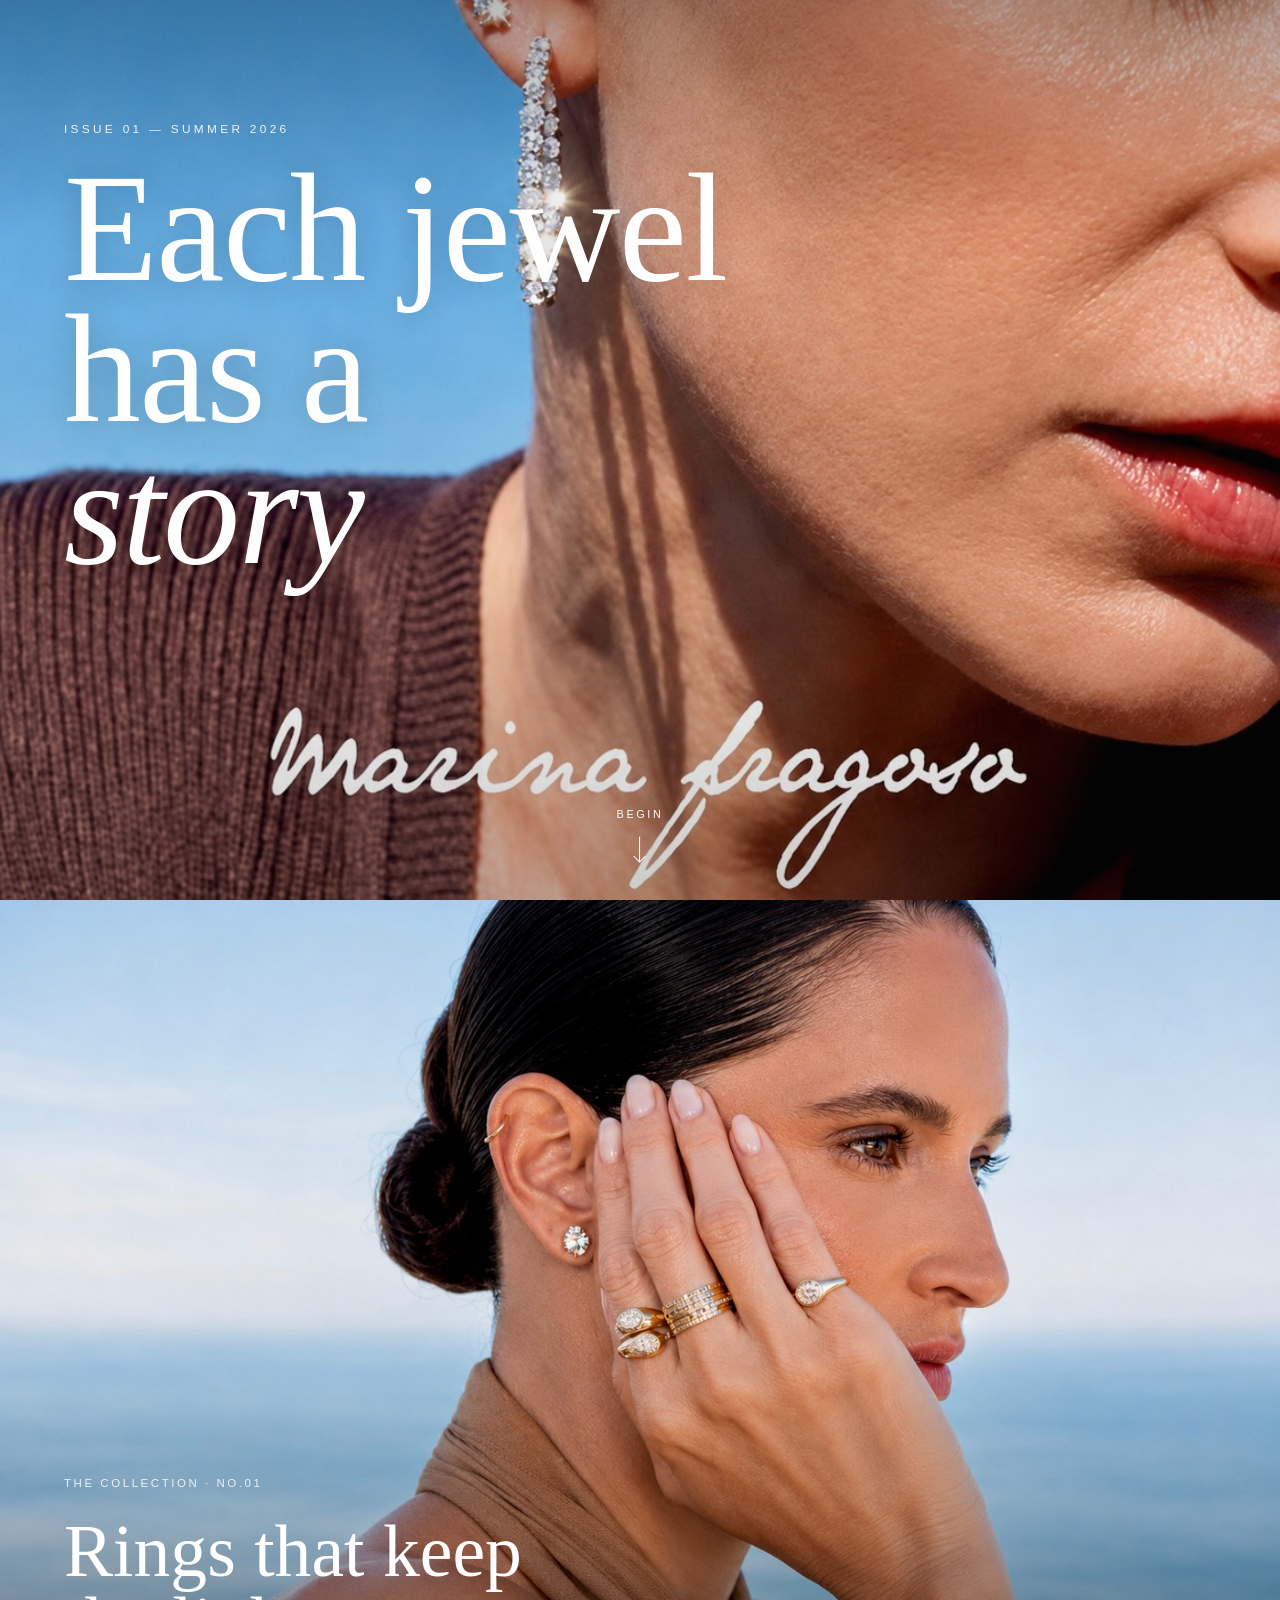
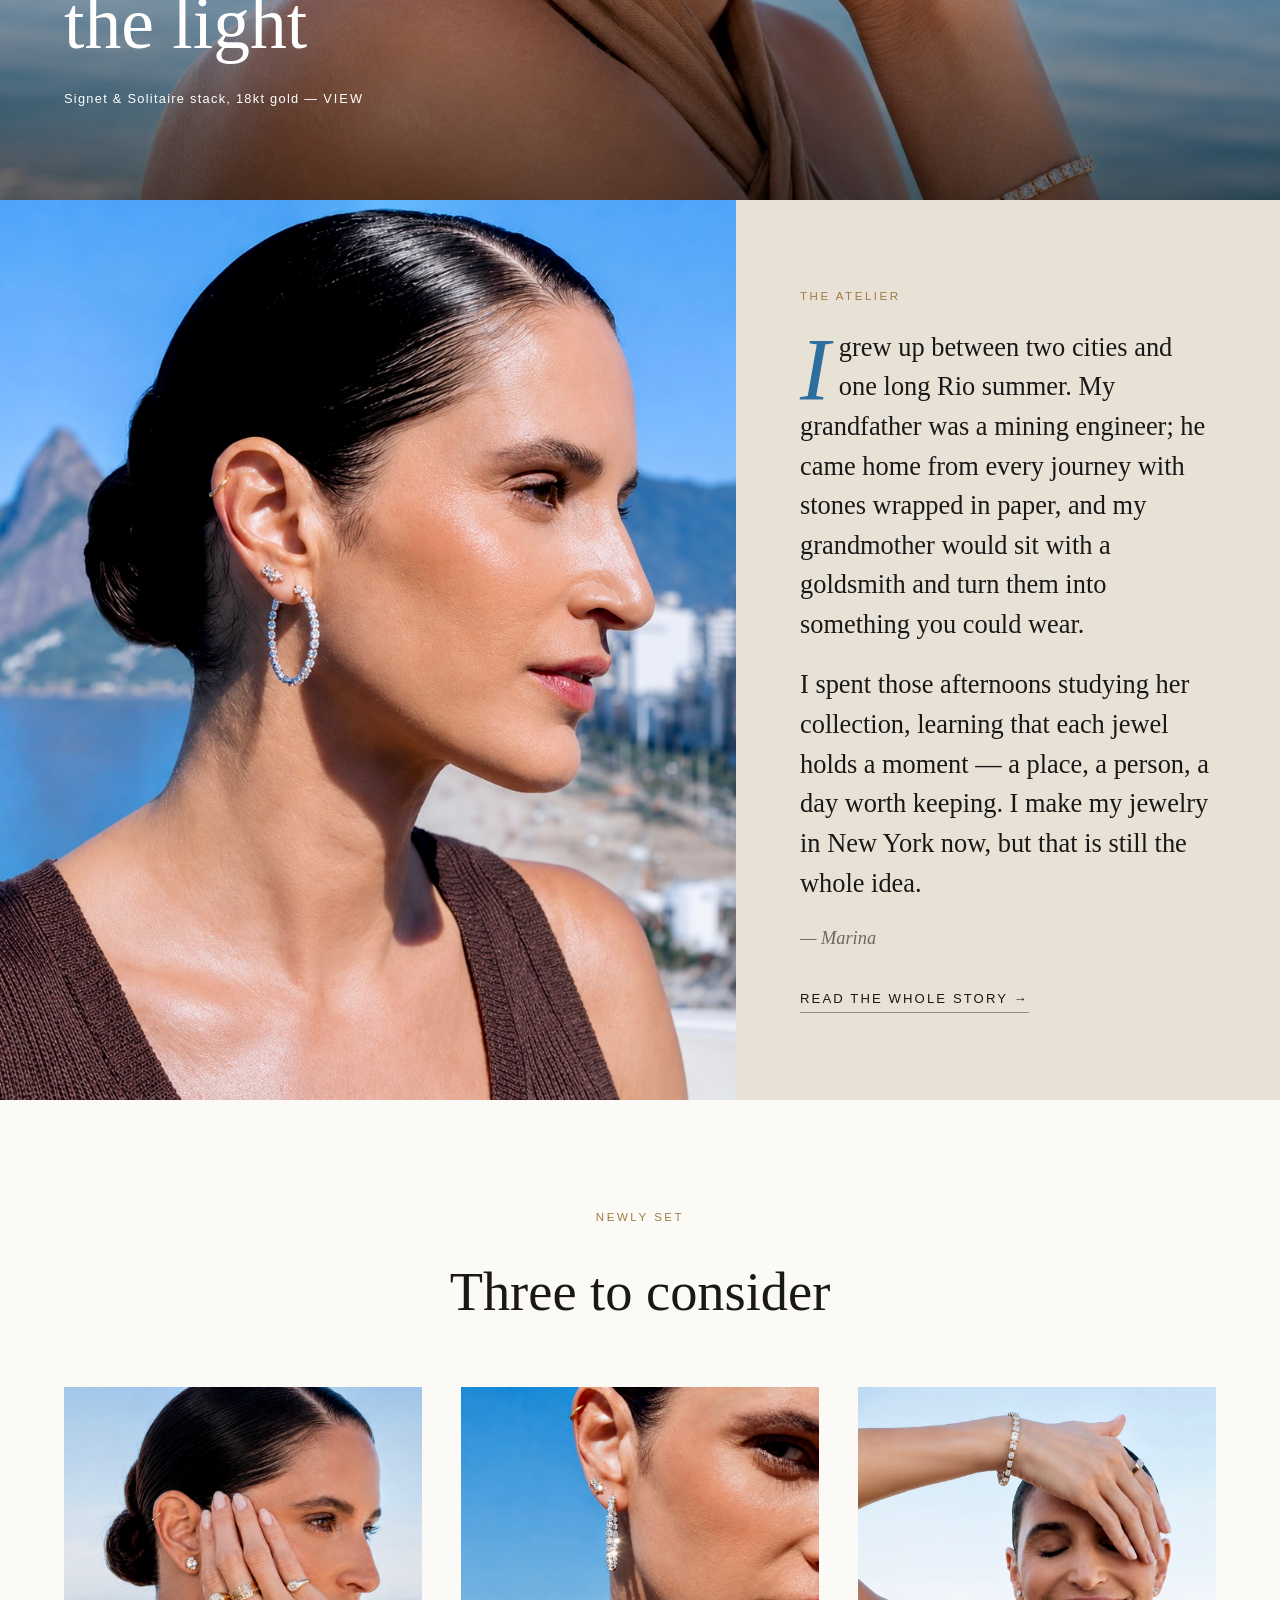
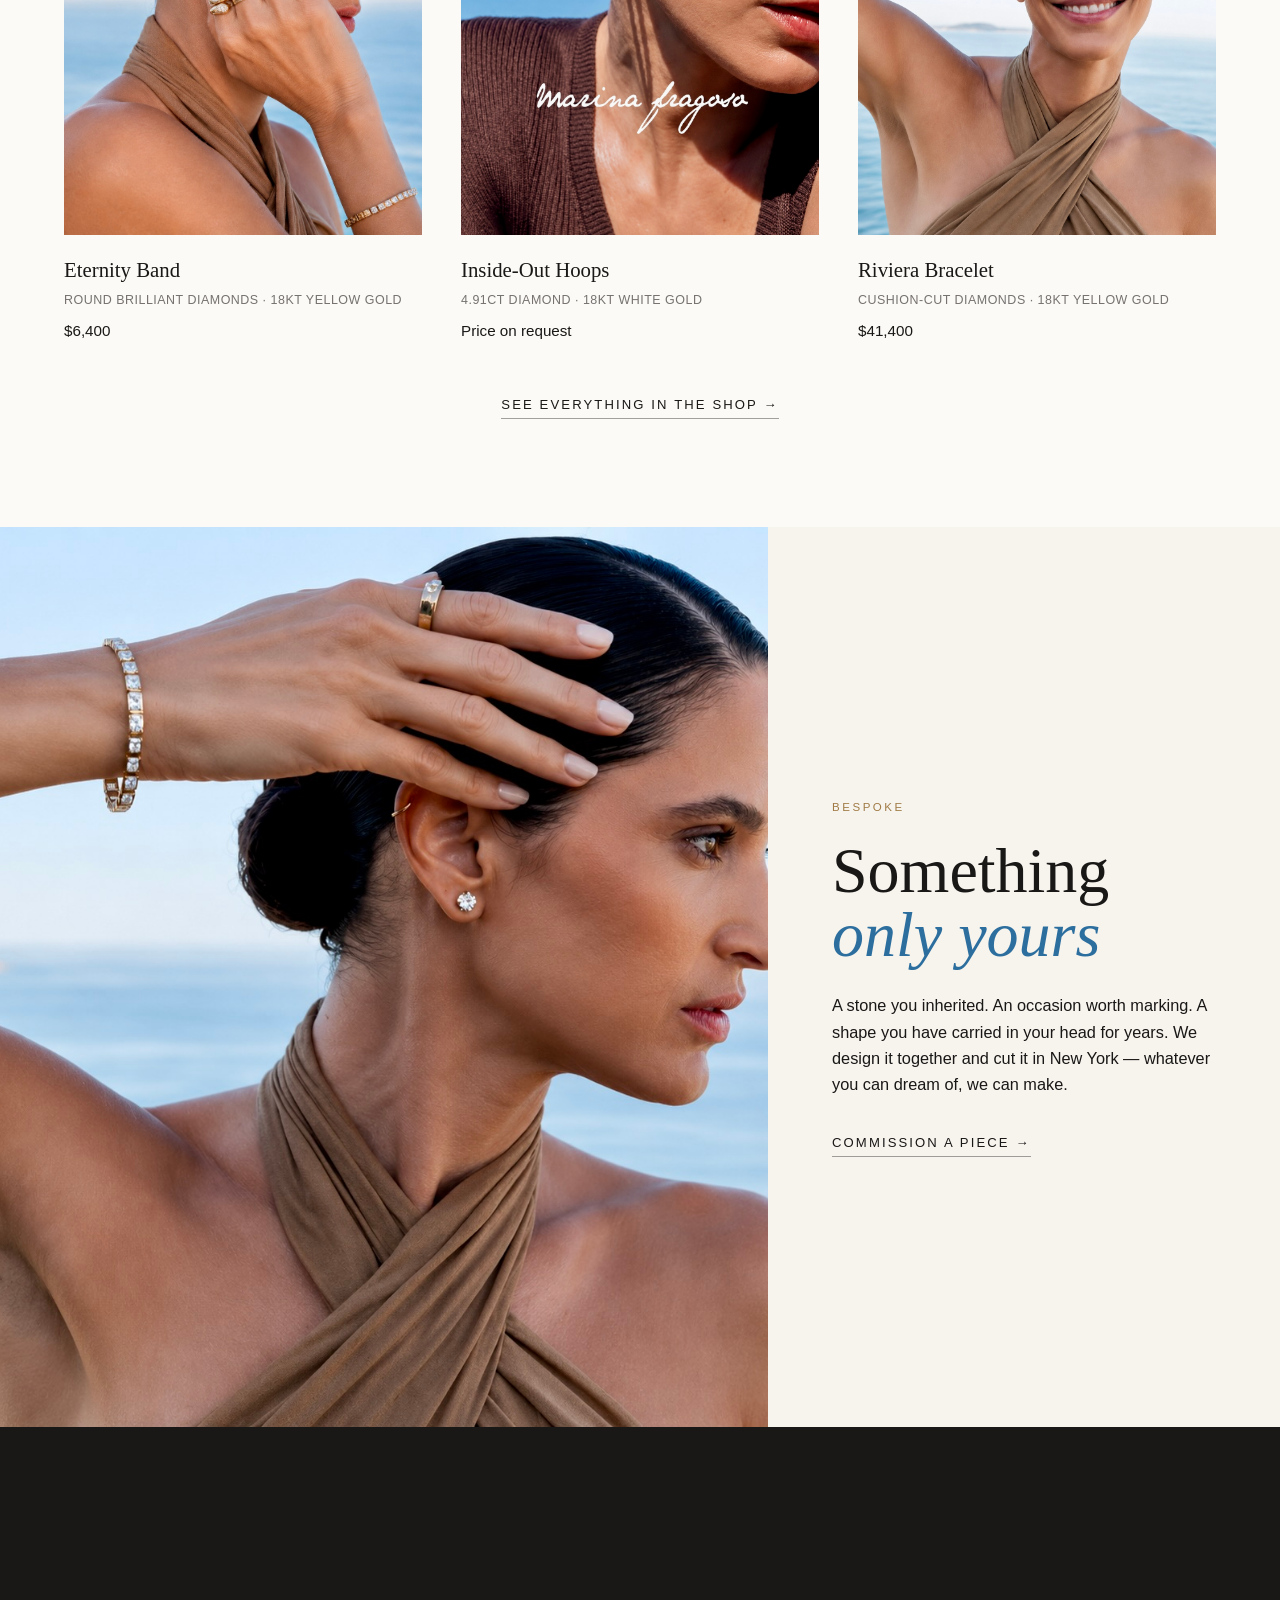
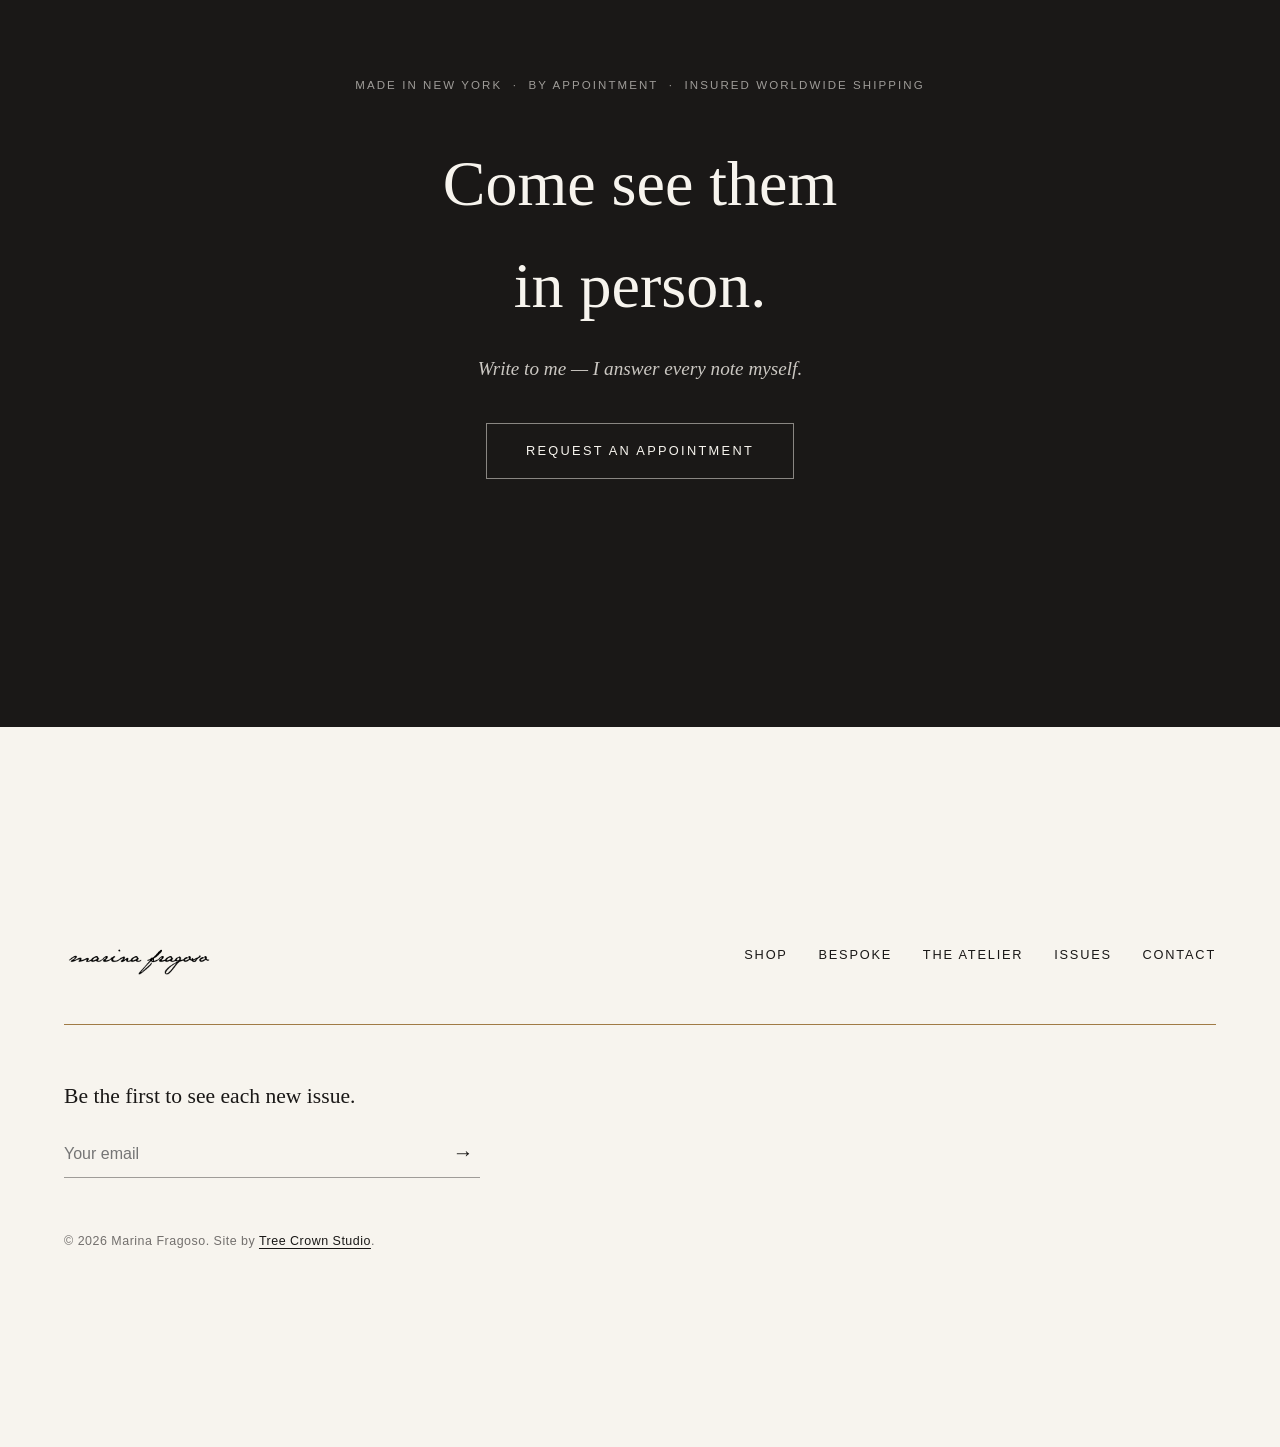
==== index.html @ b32f75f3 "Marina Fragoso homepage concept — magazine treatment Static, dependency-free homepage concept (7 mag" ====
<!DOCTYPE html>
<html lang="en">
<head>
  <meta charset="UTF-8" />
  <meta name="viewport" content="width=device-width, initial-scale=1.0" />
  <title>Marina Fragoso — Fine Jewelry, New York</title>
  <meta name="description" content="Fine jewelry made in New York City, born of Rio summers and a family of gem cutters. Each jewel has a story. Bespoke commissions by appointment." />
  <link rel="preconnect" href="#" />
  <link rel="stylesheet" href="styles.css" />
</head>
<body>
  <!-- Grain overlay: faint paper tooth, non-interactive -->
  <div class="grain" aria-hidden="true"></div>

  <!-- Sticky header — hidden until the cover is scrolled past -->
  <header class="site-header" id="siteHeader">
    <a class="site-header__logo" href="#cover" aria-label="Marina Fragoso — home">
      <img src="assets/logo.png" alt="Marina Fragoso" width="180" height="80" />
    </a>
    <nav class="site-header__nav" aria-label="Primary">
      <a href="#">Shop</a>
      <a href="#">Bespoke</a>
      <a href="#">The Atelier</a>
      <a href="#">Issues</a>
      <button class="cart-btn" type="button" aria-label="Cart, 0 items">
        <span aria-hidden="true">Bag</span><sup>0</sup>
      </button>
    </nav>
  </header>

  <!-- Folio marker — updates per spread -->
  <div class="folio" aria-hidden="true">
    <span id="folioNum">1</span><span class="folio__sep">/</span><span>7</span>
  </div>

  <main>

    <!-- 1 — COVER ---------------------------------------------------->
    <section class="spread cover" id="cover" data-section="cover" data-folio="1">
      <img class="spread__bg" src="assets/cover.jpg"
           alt="A woman in profile against Rio's bright sky, wearing a pavé diamond hoop and the Marina Fragoso signature." />
      <div class="cover__inner">
        <p class="issue-line">Issue 01 — Summer 2026</p>
        <h1 class="cover__headline">
          <span>Each jewel</span>
          <span>has a</span>
          <span class="cover__headline-accent">story</span>
        </h1>
      </div>
      <a class="scroll-cue" href="#feature-collection" aria-label="Begin">
        <span>Begin</span>
        <svg viewBox="0 0 24 40" width="18" height="30" aria-hidden="true">
          <path d="M12 2v34M4 28l8 8 8-8" fill="none" stroke="currentColor" stroke-width="1.4"/>
        </svg>
      </a>
    </section>

    <!-- 2 — FLAGSHIP COLLECTION ------------------------------------->
    <section class="spread feature" id="feature-collection" data-section="feature-collection" data-folio="2">
      <img class="spread__bg" src="assets/collection.jpg" loading="lazy"
           alt="A hand rests against the face, stacked with gold and diamond rings, the sea behind." />
      <div class="feature__caption reveal">
        <p class="kicker">The Collection · No.01</p>
        <h2 class="feature__title">Rings that keep<br />the light</h2>
        <a class="product-marker" href="#">
          Signet &amp; Solitaire stack, 18kt gold — <span class="product-marker__cta">View</span>
        </a>
      </div>
    </section>

    <!-- 3 — THE STORY (narrative spread) --------------------------->
    <section class="spread narrative" id="story" data-section="narrative" data-folio="3">
      <div class="narrative__media">
        <img src="assets/story-rio.jpg" loading="lazy"
             alt="Marina in profile with Ipanema beach and the Dois Irmãos mountains of Rio de Janeiro behind her." />
      </div>
      <div class="narrative__text reveal">
        <p class="kicker">The Atelier</p>
        <p class="narrative__body drop-cap">
          I grew up between two cities and one long Rio summer. My grandfather was a
          mining engineer; he came home from every journey with stones wrapped in
          paper, and my grandmother would sit with a goldsmith and turn them into
          something you could wear.
        </p>
        <p class="narrative__body">
          I spent those afternoons studying her collection, learning that each jewel
          holds a moment — a place, a person, a day worth keeping. I make my jewelry
          in New York now, but that is still the whole idea.
        </p>
        <p class="narrative__sig">— Marina</p>
        <a class="text-link" href="#">Read the whole story <em>→</em></a>
      </div>
    </section>

    <!-- 4 — PRODUCT PLATE ------------------------------------------->
    <section class="spread plate" id="plate" data-section="product-plate" data-folio="4">
      <div class="plate__head reveal">
        <p class="kicker">Newly Set</p>
        <h2 class="plate__title">Three to consider</h2>
      </div>
      <ol class="plate__grid">
        <li class="piece reveal">
          <a href="#" class="piece__media">
            <img src="assets/collection.jpg" loading="lazy" style="object-position: 62% 42%"
                 alt="Pavé diamond band on the hand." />
          </a>
          <div class="piece__info">
            <h3 class="piece__name">Eternity Band</h3>
            <p class="piece__spec">Round brilliant diamonds · 18kt yellow gold</p>
            <p class="piece__price">$6,400</p>
          </div>
        </li>
        <li class="piece reveal">
          <a href="#" class="piece__media">
            <img src="assets/cover.jpg" loading="lazy" style="object-position: 44% 48%"
                 alt="Pavé diamond hoop worn at the ear." />
          </a>
          <div class="piece__info">
            <h3 class="piece__name">Inside-Out Hoops</h3>
            <p class="piece__spec">4.91ct diamond · 18kt white gold</p>
            <p class="piece__price">Price on request</p>
          </div>
        </li>
        <li class="piece reveal">
          <a href="#" class="piece__media">
            <img src="assets/appointment.jpg" loading="lazy" style="object-position: 30% 22%"
                 alt="Cushion-cut tennis bracelet at the wrist." />
          </a>
          <div class="piece__info">
            <h3 class="piece__name">Riviera Bracelet</h3>
            <p class="piece__spec">Cushion-cut diamonds · 18kt yellow gold</p>
            <p class="piece__price">$41,400</p>
          </div>
        </li>
      </ol>
      <a class="text-link plate__all" href="#">See everything in the shop <em>→</em></a>
    </section>

    <!-- 5 — BESPOKE TEASER ------------------------------------------>
    <section class="spread bespoke" id="bespoke" data-section="bespoke" data-folio="5">
      <div class="bespoke__media">
        <img src="assets/bespoke.jpg" loading="lazy"
             alt="A raised arm wearing a diamond tennis bracelet, gaze cast over the shoulder toward the sea." />
      </div>
      <div class="bespoke__text reveal">
        <p class="kicker">Bespoke</p>
        <h2 class="bespoke__title">Something<br /><em>only yours</em></h2>
        <p class="bespoke__body">
          A stone you inherited. An occasion worth marking. A shape you have carried
          in your head for years. We design it together and cut it in New York —
          whatever you can dream of, we can make.
        </p>
        <a class="text-link" href="#">Commission a piece <em>→</em></a>
      </div>
    </section>

    <!-- 6 — TRUST + APPOINTMENT ------------------------------------->
    <section class="spread appointment" id="appointment" data-section="appointment" data-folio="6">
      <div class="appointment__inner reveal">
        <p class="appointment__marks">Made in New York&nbsp;&nbsp;·&nbsp;&nbsp;By appointment&nbsp;&nbsp;·&nbsp;&nbsp;Insured worldwide shipping</p>
        <h2 class="appointment__title">Come see them in person.</h2>
        <p class="appointment__note">Write to me — I answer every note myself.</p>
        <a class="btn" href="#">Request an appointment</a>
      </div>
    </section>

    <!-- 7 — BACK PAGE / FOOTER ------------------------------------->
    <footer class="spread back-page" id="footer" data-section="footer" data-folio="7">
      <div class="back-page__top">
        <img class="back-page__logo" src="assets/logo.png" alt="Marina Fragoso" width="150" height="66" />
        <nav class="back-page__nav" aria-label="Footer">
          <a href="#">Shop</a>
          <a href="#">Bespoke</a>
          <a href="#">The Atelier</a>
          <a href="#">Issues</a>
          <a href="#">Contact</a>
        </nav>
      </div>
      <form class="signup" onsubmit="return false">
        <label for="email">Be the first to see each new issue.</label>
        <div class="signup__row">
          <input id="email" type="email" placeholder="Your email" autocomplete="email" />
          <button type="submit" aria-label="Subscribe">→</button>
        </div>
      </form>
      <p class="colophon">
        © <span id="year">2026</span> Marina Fragoso. Site by
        <a href="https://tcstudio.io" target="_blank" rel="noopener">Tree Crown Studio</a>.
      </p>
    </footer>

  </main>

  <script src="main.js"></script>
</body>
</html>
---- styles.css ----
/* =========================================================================
   Marina Fragoso — Homepage concept
   Magazine treatment: matte paper ground, glossy full-bleed photography,
   Rio-sky accent. Palette sampled from the campaign photography.
   ========================================================================= */

:root {
  --paper:  #F7F4EE;   /* warm paper-white, not cream */
  --paper-2:#FCFAF6;   /* lifted paper for plates */
  --ink:    #1A1817;   /* true near-black */
  --ink-60: rgba(26,24,23,.60);
  --ink-40: rgba(26,24,23,.40);
  --sky:    #2C6E9E;   /* Rio sky, dialed for AA contrast on paper */
  --sky-bright:#4C9AD1;/* the vivid sky for image-side moments */
  --sand:   #E7E1D6;   /* sea-haze neutral for section alternation */
  --bronze: #A07B45;   /* warm gold-bronze — hairlines & small caps only */

  --measure: 34em;
  --gutter: clamp(1.25rem, 5vw, 5rem);

  --display: Didot, "Bodoni 72", "Bodoni MT", "Didot LT STD", "Playfair Display", Georgia, serif;
  --body: -apple-system, BlinkMacSystemFont, "Segoe UI", "Helvetica Neue", Arial, sans-serif;

  --ease: cubic-bezier(0.22, 1, 0.36, 1);
  --dur: 820ms;
}

*, *::before, *::after { box-sizing: border-box; }

html { scroll-behavior: smooth; }

body {
  margin: 0;
  background: var(--paper);
  color: var(--ink);
  font-family: var(--body);
  font-size: 16px;
  line-height: 1.6;
  -webkit-font-smoothing: antialiased;
  text-rendering: optimizeLegibility;
}

img { display: block; max-width: 100%; }
a { color: inherit; }

/* ---- Scroll snap: one spread at a time, but never trap the user ------- */
main {
  scroll-snap-type: y proximity;
}
.spread {
  scroll-snap-align: start;
  scroll-snap-stop: normal;
  position: relative;
  min-height: 100svh;
  display: flex;
}

/* ---- Grain overlay ---------------------------------------------------- */
.grain {
  position: fixed;
  inset: 0;
  z-index: 9;
  pointer-events: none;
  opacity: .03;
  background-image: url("data:image/svg+xml,%3Csvg xmlns='http://www.w3.org/2000/svg' width='120' height='120'%3E%3Cfilter id='n'%3E%3CfeTurbulence type='fractalNoise' baseFrequency='0.9' numOctaves='2' stitchTiles='stitch'/%3E%3C/filter%3E%3Crect width='100%25' height='100%25' filter='url(%23n)'/%3E%3C/svg%3E");
}

/* ---- Shared type ------------------------------------------------------ */
.kicker {
  font-family: var(--body);
  font-size: .72rem;
  letter-spacing: .22em;
  text-transform: uppercase;
  color: var(--bronze);
  margin: 0 0 1.4rem;
}
.issue-line {
  font-size: .74rem;
  letter-spacing: .28em;
  text-transform: uppercase;
}
.text-link {
  display: inline-block;
  font-size: .82rem;
  letter-spacing: .16em;
  text-transform: uppercase;
  text-decoration: none;
  border-bottom: 1px solid var(--ink-40);
  padding-bottom: 3px;
  transition: border-color var(--dur) var(--ease), color var(--dur) var(--ease);
}
.text-link em { font-style: normal; }
.text-link:hover { color: var(--sky); border-color: var(--sky); }

/* =========================================================================
   Sticky header
   ========================================================================= */
.site-header {
  position: fixed;
  top: 0; left: 0; right: 0;
  z-index: 20;
  display: flex;
  align-items: center;
  justify-content: space-between;
  padding: .9rem var(--gutter);
  background: rgba(247,244,238,0);
  transition: background var(--dur) var(--ease), transform 560ms var(--ease), opacity 560ms var(--ease);
  transform: translateY(-100%);
  opacity: 0;
  pointer-events: none;
}
.site-header.is-visible {
  transform: translateY(0);
  opacity: 1;
  pointer-events: auto;
  background: rgba(247,244,238,.9);
  backdrop-filter: saturate(120%) blur(8px);
  box-shadow: 0 1px 0 rgba(26,24,23,.06);
}
.site-header__logo img { width: clamp(120px, 12vw, 170px); height: auto; }
.site-header__nav { display: flex; align-items: center; gap: clamp(1rem, 2.4vw, 2.4rem); }
.site-header__nav a {
  font-size: .8rem;
  letter-spacing: .14em;
  text-transform: uppercase;
  text-decoration: none;
  color: var(--ink);
  transition: color 300ms var(--ease);
}
.site-header__nav a:hover { color: var(--sky); }
.cart-btn {
  font: inherit;
  font-size: .8rem;
  letter-spacing: .14em;
  text-transform: uppercase;
  background: none; border: 0; color: var(--ink); cursor: pointer;
}
.cart-btn sup { color: var(--bronze); margin-left: 2px; }

/* =========================================================================
   Folio marker
   ========================================================================= */
.folio {
  position: fixed;
  right: var(--gutter);
  bottom: 1.4rem;
  z-index: 18;
  font-size: .72rem;
  letter-spacing: .18em;
  color: var(--ink-60);
  mix-blend-mode: difference;
  color: #fff;               /* difference against any bg */
  display: flex;
  gap: .35em;
}
.folio__sep { opacity: .5; }

/* =========================================================================
   Full-bleed background image helper
   ========================================================================= */
.spread__bg {
  position: absolute;
  inset: 0;
  width: 100%;
  height: 100%;
  object-fit: cover;
  z-index: 0;
}

/* Scrims — keep overlaid text legible over photography (AA), never muddy it */
.cover::after,
.feature::after {
  content: "";
  position: absolute;
  inset: 0;
  z-index: 1;
  pointer-events: none;
}
.cover::after {
  background: linear-gradient(to bottom,
    rgba(0,0,0,.26) 0%, rgba(0,0,0,0) 26%,
    rgba(0,0,0,0) 62%, rgba(0,0,0,.18) 100%);
}
.feature::after {
  background: linear-gradient(to top,
    rgba(0,0,0,.60) 0%, rgba(0,0,0,.18) 30%, rgba(0,0,0,0) 52%);
}

/* =========================================================================
   1 — Cover
   ========================================================================= */
.cover { align-items: stretch; }
.cover__inner {
  position: relative;
  z-index: 2;
  width: 100%;
  padding: clamp(5.5rem, 12vh, 9rem) var(--gutter) 0;
  color: #fff;
  text-shadow: 0 1px 30px rgba(0,0,0,.18);
}
.cover .issue-line { color: rgba(255,255,255,.92); }
.cover__headline {
  font-family: var(--display);
  font-weight: 400;
  margin: 1.2rem 0 0;
  line-height: .92;
  letter-spacing: -.01em;
  font-size: clamp(3.2rem, 12vw, 10rem);
}
.cover__headline span { display: block; }
.cover__headline-accent { font-style: italic; }

.scroll-cue {
  position: absolute;
  z-index: 2;
  bottom: 2.2rem;
  left: 50%;
  transform: translateX(-50%);
  display: flex;
  flex-direction: column;
  align-items: center;
  gap: .7rem;
  color: #fff;
  text-decoration: none;
  font-size: .68rem;
  letter-spacing: .24em;
  text-transform: uppercase;
}
.scroll-cue svg { animation: nudge 2.4s var(--ease) infinite; }
@keyframes nudge { 0%,100%{transform:translateY(0)} 50%{transform:translateY(6px)} }

/* =========================================================================
   2 — Flagship collection
   ========================================================================= */
.feature { align-items: flex-end; }
.feature__caption {
  position: relative;
  z-index: 2;
  padding: 0 var(--gutter) clamp(3rem, 10vh, 6rem);
  color: #fff;
  max-width: 40rem;
}
.feature .kicker { color: rgba(255,255,255,.85); }
.feature__title {
  font-family: var(--display);
  font-weight: 400;
  font-size: clamp(2.4rem, 6vw, 4.6rem);
  line-height: .98;
  margin: 0 0 1.6rem;
}
.product-marker {
  display: inline-block;
  font-size: .8rem;
  letter-spacing: .1em;
  text-decoration: none;
  color: #fff;
  border-bottom: 1px solid transparent;
  transition: border-color var(--dur) var(--ease);
}
.product-marker__cta { text-transform: uppercase; letter-spacing: .16em; }
.product-marker:hover { border-color: rgba(255,255,255,.8); }

/* =========================================================================
   3 — Narrative
   ========================================================================= */
.narrative {
  background: var(--sand);
  align-items: stretch;
  flex-direction: row;
}
.narrative__media { flex: 1 1 50%; overflow: hidden; }
.narrative__media img { width: 100%; height: 100%; object-fit: cover; }
.narrative__text {
  flex: 1 1 50%;
  align-self: center;
  padding: clamp(3rem, 9vh, 7rem) var(--gutter);
  max-width: var(--measure);
}
.narrative__body {
  font-family: var(--display);
  font-size: clamp(1.25rem, 2.1vw, 1.65rem);
  line-height: 1.5;
  margin: 0 0 1.3rem;
}
.drop-cap::first-letter {
  font-size: 3.4em;
  line-height: .8;
  float: left;
  padding: .06em .1em 0 0;
  font-style: italic;
  color: var(--sky);
}
.narrative__sig {
  font-family: var(--display);
  font-style: italic;
  font-size: 1.15rem;
  margin: 0 0 2rem;
  color: var(--ink-60);
}

/* =========================================================================
   4 — Product plate
   ========================================================================= */
.plate {
  background: var(--paper-2);
  flex-direction: column;
  justify-content: center;
  padding: clamp(4rem, 12vh, 8rem) var(--gutter);
  gap: 3.2rem;
}
.plate__head { text-align: center; }
.plate__title, .bespoke__title, .appointment__title, .feature__title {
  text-wrap: balance;
}
.plate__title {
  font-family: var(--display);
  font-weight: 400;
  font-size: clamp(2rem, 4.4vw, 3.4rem);
  margin: 0;
}
.plate__grid {
  list-style: none;
  margin: 0;
  padding: 0;
  display: grid;
  grid-template-columns: repeat(3, 1fr);
  gap: clamp(1.4rem, 3vw, 3rem);
  width: 100%;
  max-width: 1200px;
  margin-inline: auto;
}
.piece__media {
  display: block;
  aspect-ratio: 4 / 5;
  overflow: hidden;
  background: var(--sand);
}
.piece__media img {
  width: 100%; height: 100%;
  object-fit: cover;
  transition: transform 1.2s var(--ease);
}
.piece__media:hover img { transform: scale(1.04); }
.piece__info { padding: 1.1rem 0 0; }
.piece__name {
  font-family: var(--display);
  font-weight: 400;
  font-size: 1.3rem;
  margin: 0 0 .3rem;
}
.piece__spec {
  font-size: .78rem;
  letter-spacing: .04em;
  color: var(--ink-60);
  margin: 0 0 .5rem;
  text-transform: uppercase;
}
.piece__price { font-size: .95rem; margin: 0; }
.plate__all { align-self: center; }

/* =========================================================================
   5 — Bespoke (asymmetric)
   ========================================================================= */
.bespoke { flex-direction: row; align-items: stretch; }
.bespoke__media {
  flex: 1 1 58%;
  overflow: hidden;
}
.bespoke__media img { width: 100%; height: 100%; object-fit: cover; object-position: 40% 30%; }
.bespoke__text {
  flex: 1 1 42%;
  align-self: center;
  padding: clamp(3rem, 9vh, 7rem) var(--gutter);
  max-width: 32rem;
}
.bespoke__title {
  font-family: var(--display);
  font-weight: 400;
  font-size: clamp(2.4rem, 5vw, 4rem);
  line-height: 1;
  margin: 0 0 1.6rem;
}
.bespoke__title em { color: var(--sky); }
.bespoke__body {
  font-size: 1.02rem;
  color: var(--ink);
  margin: 0 0 2rem;
  max-width: 28em;
}

/* =========================================================================
   6 — Appointment
   ========================================================================= */
.appointment {
  background: var(--ink);
  color: var(--paper);
  align-items: center;
  justify-content: center;
  text-align: center;
  padding: clamp(4rem, 14vh, 9rem) var(--gutter);
}
.appointment__inner { max-width: 40rem; }
.appointment__marks {
  font-size: .72rem;
  letter-spacing: .18em;
  text-transform: uppercase;
  color: rgba(247,244,238,.6);
  margin: 0 0 2.4rem;
}
.appointment__title {
  font-family: var(--display);
  font-weight: 400;
  font-size: clamp(2.2rem, 5.4vw, 4rem);
  margin: 0 0 1rem;
}
.appointment__note {
  font-family: var(--display);
  font-style: italic;
  font-size: 1.2rem;
  color: rgba(247,244,238,.8);
  margin: 0 0 2.4rem;
}
.btn {
  display: inline-block;
  font-size: .8rem;
  letter-spacing: .18em;
  text-transform: uppercase;
  text-decoration: none;
  color: var(--paper);
  border: 1px solid rgba(247,244,238,.5);
  padding: 1.05rem 2.4rem;
  transition: background var(--dur) var(--ease), color var(--dur) var(--ease), border-color var(--dur) var(--ease);
}
.btn:hover { background: var(--paper); color: var(--ink); border-color: var(--paper); }

/* =========================================================================
   7 — Back page / footer
   ========================================================================= */
.back-page {
  background: var(--paper);
  flex-direction: column;
  justify-content: center;
  gap: clamp(2.4rem, 6vh, 4rem);
  padding: clamp(4rem, 12vh, 8rem) var(--gutter);
  min-height: 80svh;
}
.back-page__top {
  display: flex;
  align-items: center;
  justify-content: space-between;
  flex-wrap: wrap;
  gap: 1.6rem;
  border-bottom: 1px solid var(--bronze);
  padding-bottom: 2.2rem;
}
.back-page__logo { width: 150px; height: auto; }
.back-page__nav { display: flex; flex-wrap: wrap; gap: clamp(1rem, 2.4vw, 2.2rem); }
.back-page__nav a {
  font-size: .8rem;
  letter-spacing: .14em;
  text-transform: uppercase;
  text-decoration: none;
  transition: color 300ms var(--ease);
}
.back-page__nav a:hover { color: var(--sky); }

.signup label {
  display: block;
  font-family: var(--display);
  font-size: 1.35rem;
  margin: 0 0 1rem;
}
.signup__row {
  display: flex;
  align-items: center;
  max-width: 26rem;
  border-bottom: 1px solid var(--ink-40);
}
.signup__row input {
  flex: 1;
  font: inherit;
  border: 0;
  background: none;
  padding: .7rem 0;
  color: var(--ink);
}
.signup__row input:focus { outline: none; }
.signup__row button {
  background: none; border: 0; cursor: pointer;
  font-size: 1.3rem; color: var(--ink);
  padding: 0 .4rem;
}
.colophon {
  font-size: .78rem;
  letter-spacing: .04em;
  color: var(--ink-60);
  margin: 0;
}
.colophon a { color: var(--ink); text-decoration: underline; text-underline-offset: 3px; }
.colophon a:hover { color: var(--sky); }

/* =========================================================================
   Motion — the "thick paper" settle
   ========================================================================= */
@media (prefers-reduced-motion: no-preference) {
  .reveal {
    opacity: 0;
    transform: translateY(26px);
    transition: opacity var(--dur) var(--ease), transform var(--dur) var(--ease);
    will-change: opacity, transform;
  }
  .reveal.is-in { opacity: 1; transform: none; }
  /* stagger pieces within the plate */
  .piece.reveal:nth-child(2) { transition-delay: 90ms; }
  .piece.reveal:nth-child(3) { transition-delay: 180ms; }
}

/* =========================================================================
   Focus states
   ========================================================================= */
a:focus-visible, button:focus-visible, input:focus-visible {
  outline: 2px solid var(--sky);
  outline-offset: 3px;
  border-radius: 1px;
}

/* =========================================================================
   Responsive — spreads stack into full-viewport panels
   ========================================================================= */
@media (max-width: 820px) {
  .narrative, .bespoke { flex-direction: column; }
  .narrative__media, .bespoke__media { flex: 0 0 auto; min-height: 52svh; }
  .narrative__media img, .bespoke__media img { min-height: 52svh; }
  .narrative__text, .bespoke__text { max-width: none; }
  .plate__grid { grid-template-columns: 1fr; max-width: 26rem; }
  .piece { display: grid; grid-template-columns: 96px 1fr; gap: 1.1rem; align-items: center; }
  .piece__media { aspect-ratio: 1; }
  .piece__info { padding: 0; }
  .site-header__nav { gap: .9rem; }
  .site-header__nav a:not(:last-child) { display: none; } /* keep Shop + Bag on small screens */
}

@media (max-width: 820px) and (min-width: 521px) {
  .site-header__nav a { display: inline; }
}
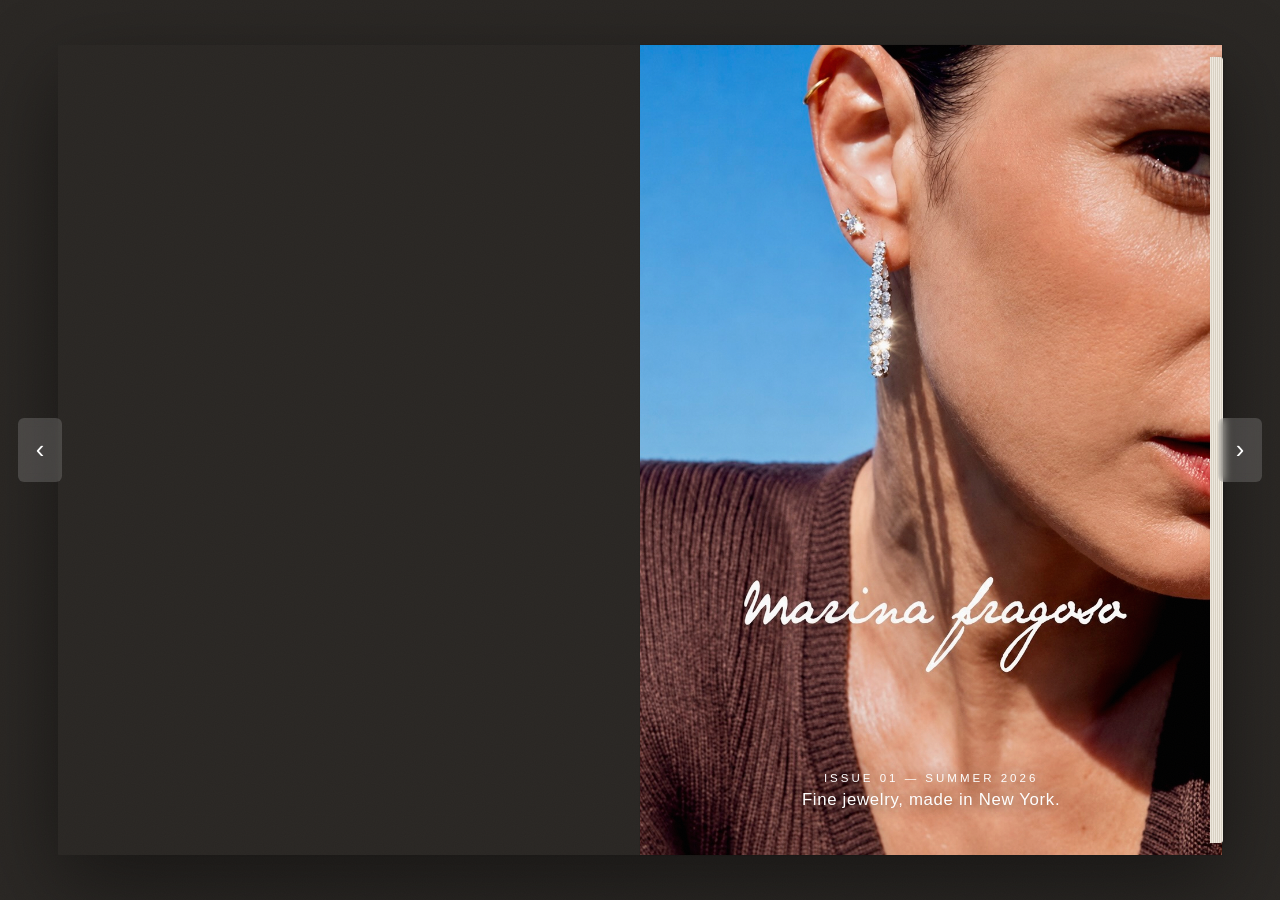
==== commit cb060a99: "Rebuild as The Magazine — page-turn engine, no scroll Full rewrite per v2 brief. Custom dependency-f" ====
--- a/index.html
+++ b/index.html
@@ -2,195 +2,51 @@
 <html lang="en">
 <head>
   <meta charset="UTF-8" />
-  <meta name="viewport" content="width=device-width, initial-scale=1.0" />
+  <meta name="viewport" content="width=device-width, initial-scale=1.0, viewport-fit=cover" />
   <title>Marina Fragoso — Fine Jewelry, New York</title>
-  <meta name="description" content="Fine jewelry made in New York City, born of Rio summers and a family of gem cutters. Each jewel has a story. Bespoke commissions by appointment." />
-  <link rel="preconnect" href="#" />
+  <meta name="description" content="Fine jewelry made in New York City, born of Rio summers and a family of gem cutters. Read the issue — bespoke commissions by appointment." />
+  <link rel="preload" href="assets/graphite-nocturne.ttf" as="font" type="font/ttf" crossorigin />
+  <link rel="preload" href="assets/cover.jpg" as="image" />
   <link rel="stylesheet" href="styles.css" />
 </head>
-<body>
-  <!-- Grain overlay: faint paper tooth, non-interactive -->
+<body data-mode="spread">
   <div class="grain" aria-hidden="true"></div>
 
-  <!-- Sticky header — hidden until the cover is scrolled past -->
-  <header class="site-header" id="siteHeader">
-    <a class="site-header__logo" href="#cover" aria-label="Marina Fragoso — home">
-      <img src="assets/logo.png" alt="Marina Fragoso" width="180" height="80" />
-    </a>
-    <nav class="site-header__nav" aria-label="Primary">
-      <a href="#">Shop</a>
-      <a href="#">Bespoke</a>
-      <a href="#">The Atelier</a>
-      <a href="#">Issues</a>
-      <button class="cart-btn" type="button" aria-label="Cart, 0 items">
-        <span aria-hidden="true">Bag</span><sup>0</sup>
-      </button>
-    </nav>
-  </header>
+  <nav id="menu" aria-label="Primary"><!-- built by flip.js --></nav>
 
-  <!-- Folio marker — updates per spread -->
-  <div class="folio" aria-hidden="true">
-    <span id="folioNum">1</span><span class="folio__sep">/</span><span>7</span>
-  </div>
+  <main id="stage">
+    <div id="book" aria-live="off">
+      <div class="page-edges left"  id="edgesL" aria-hidden="true"></div>
+      <div class="page-edges right" id="edgesR" aria-hidden="true"></div>
 
-  <main>
+      <section class="page left"  id="pageL"></section>
+      <section class="page right" id="pageR"></section>
 
-    <!-- 1 — COVER ---------------------------------------------------->
-    <section class="spread cover" id="cover" data-section="cover" data-folio="1">
-      <img class="spread__bg" src="assets/cover.jpg"
-           alt="A woman in profile against Rio's bright sky, wearing a pavé diamond hoop and the Marina Fragoso signature." />
-      <div class="cover__inner">
-        <p class="issue-line">Issue 01 — Summer 2026</p>
-        <h1 class="cover__headline">
-          <span>Each jewel</span>
-          <span>has a</span>
-          <span class="cover__headline-accent">story</span>
-        </h1>
+      <div class="seam" aria-hidden="true"></div>
+
+      <div class="leaf" id="leaf" hidden aria-hidden="true">
+        <div class="leaf-face front"></div>
+        <div class="leaf-face back"></div>
+        <div class="leaf-shadow"></div>
       </div>
-      <a class="scroll-cue" href="#feature-collection" aria-label="Begin">
-        <span>Begin</span>
-        <svg viewBox="0 0 24 40" width="18" height="30" aria-hidden="true">
-          <path d="M12 2v34M4 28l8 8 8-8" fill="none" stroke="currentColor" stroke-width="1.4"/>
-        </svg>
-      </a>
-    </section>
+    </div>
 
-    <!-- 2 — FLAGSHIP COLLECTION ------------------------------------->
-    <section class="spread feature" id="feature-collection" data-section="feature-collection" data-folio="2">
-      <img class="spread__bg" src="assets/collection.jpg" loading="lazy"
-           alt="A hand rests against the face, stacked with gold and diamond rings, the sea behind." />
-      <div class="feature__caption reveal">
-        <p class="kicker">The Collection · No.01</p>
-        <h2 class="feature__title">Rings that keep<br />the light</h2>
-        <a class="product-marker" href="#">
-          Signet &amp; Solitaire stack, 18kt gold — <span class="product-marker__cta">View</span>
-        </a>
-      </div>
-    </section>
-
-    <!-- 3 — THE STORY (narrative spread) --------------------------->
-    <section class="spread narrative" id="story" data-section="narrative" data-folio="3">
-      <div class="narrative__media">
-        <img src="assets/story-rio.jpg" loading="lazy"
-             alt="Marina in profile with Ipanema beach and the Dois Irmãos mountains of Rio de Janeiro behind her." />
-      </div>
-      <div class="narrative__text reveal">
-        <p class="kicker">The Atelier</p>
-        <p class="narrative__body drop-cap">
-          I grew up between two cities and one long Rio summer. My grandfather was a
-          mining engineer; he came home from every journey with stones wrapped in
-          paper, and my grandmother would sit with a goldsmith and turn them into
-          something you could wear.
-        </p>
-        <p class="narrative__body">
-          I spent those afternoons studying her collection, learning that each jewel
-          holds a moment — a place, a person, a day worth keeping. I make my jewelry
-          in New York now, but that is still the whole idea.
-        </p>
-        <p class="narrative__sig">— Marina</p>
-        <a class="text-link" href="#">Read the whole story <em>→</em></a>
-      </div>
-    </section>
-
-    <!-- 4 — PRODUCT PLATE ------------------------------------------->
-    <section class="spread plate" id="plate" data-section="product-plate" data-folio="4">
-      <div class="plate__head reveal">
-        <p class="kicker">Newly Set</p>
-        <h2 class="plate__title">Three to consider</h2>
-      </div>
-      <ol class="plate__grid">
-        <li class="piece reveal">
-          <a href="#" class="piece__media">
-            <img src="assets/collection.jpg" loading="lazy" style="object-position: 62% 42%"
-                 alt="Pavé diamond band on the hand." />
-          </a>
-          <div class="piece__info">
-            <h3 class="piece__name">Eternity Band</h3>
-            <p class="piece__spec">Round brilliant diamonds · 18kt yellow gold</p>
-            <p class="piece__price">$6,400</p>
-          </div>
-        </li>
-        <li class="piece reveal">
-          <a href="#" class="piece__media">
-            <img src="assets/cover.jpg" loading="lazy" style="object-position: 44% 48%"
-                 alt="Pavé diamond hoop worn at the ear." />
-          </a>
-          <div class="piece__info">
-            <h3 class="piece__name">Inside-Out Hoops</h3>
-            <p class="piece__spec">4.91ct diamond · 18kt white gold</p>
-            <p class="piece__price">Price on request</p>
-          </div>
-        </li>
-        <li class="piece reveal">
-          <a href="#" class="piece__media">
-            <img src="assets/appointment.jpg" loading="lazy" style="object-position: 30% 22%"
-                 alt="Cushion-cut tennis bracelet at the wrist." />
-          </a>
-          <div class="piece__info">
-            <h3 class="piece__name">Riviera Bracelet</h3>
-            <p class="piece__spec">Cushion-cut diamonds · 18kt yellow gold</p>
-            <p class="piece__price">$41,400</p>
-          </div>
-        </li>
-      </ol>
-      <a class="text-link plate__all" href="#">See everything in the shop <em>→</em></a>
-    </section>
-
-    <!-- 5 — BESPOKE TEASER ------------------------------------------>
-    <section class="spread bespoke" id="bespoke" data-section="bespoke" data-folio="5">
-      <div class="bespoke__media">
-        <img src="assets/bespoke.jpg" loading="lazy"
-             alt="A raised arm wearing a diamond tennis bracelet, gaze cast over the shoulder toward the sea." />
-      </div>
-      <div class="bespoke__text reveal">
-        <p class="kicker">Bespoke</p>
-        <h2 class="bespoke__title">Something<br /><em>only yours</em></h2>
-        <p class="bespoke__body">
-          A stone you inherited. An occasion worth marking. A shape you have carried
-          in your head for years. We design it together and cut it in New York —
-          whatever you can dream of, we can make.
-        </p>
-        <a class="text-link" href="#">Commission a piece <em>→</em></a>
-      </div>
-    </section>
-
-    <!-- 6 — TRUST + APPOINTMENT ------------------------------------->
-    <section class="spread appointment" id="appointment" data-section="appointment" data-folio="6">
-      <div class="appointment__inner reveal">
-        <p class="appointment__marks">Made in New York&nbsp;&nbsp;·&nbsp;&nbsp;By appointment&nbsp;&nbsp;·&nbsp;&nbsp;Insured worldwide shipping</p>
-        <h2 class="appointment__title">Come see them in person.</h2>
-        <p class="appointment__note">Write to me — I answer every note myself.</p>
-        <a class="btn" href="#">Request an appointment</a>
-      </div>
-    </section>
-
-    <!-- 7 — BACK PAGE / FOOTER ------------------------------------->
-    <footer class="spread back-page" id="footer" data-section="footer" data-folio="7">
-      <div class="back-page__top">
-        <img class="back-page__logo" src="assets/logo.png" alt="Marina Fragoso" width="150" height="66" />
-        <nav class="back-page__nav" aria-label="Footer">
-          <a href="#">Shop</a>
-          <a href="#">Bespoke</a>
-          <a href="#">The Atelier</a>
-          <a href="#">Issues</a>
-          <a href="#">Contact</a>
-        </nav>
-      </div>
-      <form class="signup" onsubmit="return false">
-        <label for="email">Be the first to see each new issue.</label>
-        <div class="signup__row">
-          <input id="email" type="email" placeholder="Your email" autocomplete="email" />
-          <button type="submit" aria-label="Subscribe">→</button>
-        </div>
-      </form>
-      <p class="colophon">
-        © <span id="year">2026</span> Marina Fragoso. Site by
-        <a href="https://tcstudio.io" target="_blank" rel="noopener">Tree Crown Studio</a>.
-      </p>
-    </footer>
-
+    <button class="edge-tap prev" id="tapPrev" aria-label="Previous page" type="button">‹</button>
+    <button class="edge-tap next" id="tapNext" aria-label="Next page" type="button">›</button>
   </main>
 
-  <script src="main.js"></script>
+  <p id="live" class="sr-only" aria-live="polite"></p>
+
+  <script src="pages.js"></script>
+  <script src="flip.js"></script>
+  <script>
+    // wire the visible prev/next controls (accessibility + obvious affordance)
+    document.getElementById('tapNext').addEventListener('click', function () {
+      document.dispatchEvent(new KeyboardEvent('keydown', { key: 'ArrowRight' }));
+    });
+    document.getElementById('tapPrev').addEventListener('click', function () {
+      document.dispatchEvent(new KeyboardEvent('keydown', { key: 'ArrowLeft' }));
+    });
+  </script>
 </body>
 </html>
--- a/styles.css
+++ b/styles.css
@@ -1,545 +1,295 @@
 /* =========================================================================
-   Marina Fragoso — Homepage concept
-   Magazine treatment: matte paper ground, glossy full-bleed photography,
-   Rio-sky accent. Palette sampled from the campaign photography.
-   ========================================================================= */
+   Marina Fragoso — The Magazine
+   No scroll. The page is a book. Display = her script; everything else sans.
+   ========================================================================= */
+
+@font-face {
+  font-family: "Graphite Nocturne";
+  src: url("assets/graphite-nocturne.ttf") format("truetype");
+  font-weight: 400;
+  font-display: swap;
+}
 
 :root {
-  --paper:  #F7F4EE;   /* warm paper-white, not cream */
-  --paper-2:#FCFAF6;   /* lifted paper for plates */
-  --ink:    #1A1817;   /* true near-black */
+  --paper:  #F7F4EE;
+  --paper-2:#FCFAF6;
+  --ink:    #1A1817;
   --ink-60: rgba(26,24,23,.60);
   --ink-40: rgba(26,24,23,.40);
-  --sky:    #2C6E9E;   /* Rio sky, dialed for AA contrast on paper */
-  --sky-bright:#4C9AD1;/* the vivid sky for image-side moments */
-  --sand:   #E7E1D6;   /* sea-haze neutral for section alternation */
-  --bronze: #A07B45;   /* warm gold-bronze — hairlines & small caps only */
-
-  --measure: 34em;
-  --gutter: clamp(1.25rem, 5vw, 5rem);
-
-  --display: Didot, "Bodoni 72", "Bodoni MT", "Didot LT STD", "Playfair Display", Georgia, serif;
-  --body: -apple-system, BlinkMacSystemFont, "Segoe UI", "Helvetica Neue", Arial, sans-serif;
+  --sky:    #2C6E9E;
+  --sand:   #E7E1D6;
+  --bronze: #A07B45;
+
+  --display: "Graphite Nocturne", "Brush Script MT", cursive;
+  --sans: -apple-system, BlinkMacSystemFont, "Segoe UI", "Helvetica Neue", Arial, sans-serif;
 
   --ease: cubic-bezier(0.22, 1, 0.36, 1);
-  --dur: 820ms;
-}
-
-*, *::before, *::after { box-sizing: border-box; }
-
-html { scroll-behavior: smooth; }
-
-body {
-  margin: 0;
-  background: var(--paper);
+  --gutter-shadow: rgba(0,0,0,.22);
+}
+
+* { box-sizing: border-box; }
+html, body {
+  margin: 0; height: 100%;
+  overflow: hidden;                 /* NO SCROLL, ANYWHERE */
+  background: #2a2724;
   color: var(--ink);
-  font-family: var(--body);
-  font-size: 16px;
-  line-height: 1.6;
+  font-family: var(--sans);
   -webkit-font-smoothing: antialiased;
-  text-rendering: optimizeLegibility;
-}
-
+  overscroll-behavior: none;
+  touch-action: none;
+}
 img { display: block; max-width: 100%; }
 a { color: inherit; }
 
-/* ---- Scroll snap: one spread at a time, but never trap the user ------- */
-main {
-  scroll-snap-type: y proximity;
-}
-.spread {
-  scroll-snap-align: start;
-  scroll-snap-stop: normal;
+.sr-only {
+  position: absolute; width: 1px; height: 1px; padding: 0; margin: -1px;
+  overflow: hidden; clip: rect(0,0,0,0); white-space: nowrap; border: 0;
+}
+
+.grain {
+  position: fixed; inset: 0; z-index: 60; pointer-events: none; opacity: .022;
+  background-image: url("data:image/svg+xml,%3Csvg xmlns='http://www.w3.org/2000/svg' width='120' height='120'%3E%3Cfilter id='n'%3E%3CfeTurbulence type='fractalNoise' baseFrequency='0.9' numOctaves='2'/%3E%3C/filter%3E%3Crect width='100%25' height='100%25' filter='url(%23n)'/%3E%3C/svg%3E");
+}
+
+/* =========================================================================
+   Stage & book
+   ========================================================================= */
+#stage {
+  position: fixed; inset: 0;
+  display: grid; place-items: center;
+  padding: clamp(10px, 3vh, 40px);
+}
+
+#book {
   position: relative;
-  min-height: 100svh;
-  display: flex;
-}
-
-/* ---- Grain overlay ---------------------------------------------------- */
-.grain {
-  position: fixed;
-  inset: 0;
-  z-index: 9;
+  perspective: 2400px;
+  /* magazine block: two pages wide on desktop */
+  width: min(96vw, calc((100dvh - 80px) * 1.42));
+  height: min(90dvh, calc(96vw / 1.42));
+  aspect-ratio: 1.42 / 1;
+  box-shadow: 0 30px 80px rgba(0,0,0,.45);
+}
+body[data-mode="single"] #book {
+  width: min(94vw, calc((100dvh - 40px) * 0.72));
+  height: min(94dvh, calc(94vw / 0.72));
+  aspect-ratio: 0.72 / 1;
+  box-shadow: 0 24px 60px rgba(0,0,0,.5);
+}
+
+/* resting pages */
+.page {
+  position: absolute; top: 0; height: 100%;
+  width: 50%;
+  overflow: hidden;
+  background: var(--paper);
+  backface-visibility: hidden;
+}
+.page.left  { left: 0; }
+.page.right { right: 0; }
+body[data-mode="single"] .page { width: 100%; }
+body[data-mode="single"] .page.left { display: none; }
+body[data-mode="single"] .page.right { right: 0; left: 0; }
+
+/* cover: single page centered (closed magazine) */
+#book[data-cover="1"] .page.left { visibility: hidden; }
+#book[data-cover="1"] .page.right { box-shadow: 0 0 0 1px rgba(0,0,0,.05); }
+
+/* seam / gutter */
+.seam {
+  position: absolute; top: 0; bottom: 0; left: 50%; width: 40px;
+  transform: translateX(-50%); z-index: 6; pointer-events: none;
+  background: linear-gradient(to right,
+    rgba(0,0,0,0) 0%, var(--gutter-shadow) 46%, rgba(0,0,0,.28) 50%,
+    var(--gutter-shadow) 54%, rgba(0,0,0,0) 100%);
+}
+body[data-mode="single"] .seam { left: 0; width: 22px; transform: none;
+  background: linear-gradient(to right, rgba(0,0,0,.22), rgba(0,0,0,0)); }
+#book[data-cover="1"] .seam { opacity: 0; }
+
+/* page-edge thickness (how far through the issue) */
+.page-edges {
+  position: absolute; top: 1.5%; height: 97%; z-index: 4;
+  background: repeating-linear-gradient(to right,
+    #efe9df 0px, #efe9df 1px, #d9d2c4 1px, #d9d2c4 2px);
+  transition: width .4s var(--ease), opacity .4s var(--ease);
   pointer-events: none;
-  opacity: .03;
-  background-image: url("data:image/svg+xml,%3Csvg xmlns='http://www.w3.org/2000/svg' width='120' height='120'%3E%3Cfilter id='n'%3E%3CfeTurbulence type='fractalNoise' baseFrequency='0.9' numOctaves='2' stitchTiles='stitch'/%3E%3C/filter%3E%3Crect width='100%25' height='100%25' filter='url(%23n)'/%3E%3C/svg%3E");
-}
-
-/* ---- Shared type ------------------------------------------------------ */
+}
+.page-edges.left  { left: -1px;  border-radius: 3px 0 0 3px; box-shadow: -1px 0 3px rgba(0,0,0,.2); }
+.page-edges.right { right: -1px; border-radius: 0 3px 3px 0; box-shadow: 1px 0 3px rgba(0,0,0,.2); }
+#book[data-cover="1"] .page-edges.left { opacity: 0 !important; }
+
+/* =========================================================================
+   The turning leaf
+   ========================================================================= */
+.leaf {
+  position: absolute; top: 0; right: 0; width: 50%; height: 100%;
+  transform-style: preserve-3d;
+  transform-origin: left center;
+  z-index: 8;
+  will-change: transform;
+}
+body[data-mode="single"] .leaf { width: 100%; }
+.leaf-face {
+  position: absolute; inset: 0; overflow: hidden;
+  background: var(--paper);
+  backface-visibility: hidden;
+}
+.leaf-face.back { transform: rotateY(180deg); }
+.leaf-shadow {
+  position: absolute; inset: 0; pointer-events: none; z-index: 2;
+  background: linear-gradient(to left, rgba(0,0,0,.28), rgba(0,0,0,0) 60%);
+  opacity: 0; transition: opacity .2s linear;
+}
+.leaf.turning .leaf-shadow { opacity: 1; }
+
+/* corner peel affordance on hover (desktop) */
+@media (hover: hover) and (pointer: fine) {
+  #book:not([data-cover="1"]) .page.right::after {
+    content: ""; position: absolute; right: 0; bottom: 0;
+    width: 0; height: 0; z-index: 5; pointer-events: none;
+    border-style: solid; border-width: 0 0 0 0;
+    border-color: transparent transparent rgba(0,0,0,.12) rgba(0,0,0,.06);
+    transition: border-width .25s var(--ease);
+  }
+  #book:not([data-cover="1"]):hover .page.right::after { border-width: 0 0 26px 26px; }
+}
+
+/* =========================================================================
+   Page content styles (shared by resting pages and leaf faces)
+   ========================================================================= */
+.page, .leaf-face { color: var(--ink); }
+.bleed { position: absolute; inset: 0; width: 100%; height: 100%; object-fit: cover; }
+
+.page-pad {
+  position: relative; height: 100%;
+  padding: clamp(1.6rem, 4vw, 3.4rem);
+  display: flex; flex-direction: column; justify-content: center;
+  background: var(--paper);
+}
+.page-pad.center { align-items: center; text-align: center; }
+
+[data-kind="ink"] .page-pad,
+.leaf-face[data-kind="ink"] .page-pad { background: var(--ink); }
+[data-kind="paper"] .page-pad, [data-kind="editorial"] .page-pad,
+[data-kind="shop"] .page-pad { background: var(--paper); }
+
+/* display face — HER SCRIPT */
+.display { font-family: var(--display); font-weight: 400; line-height: .92; letter-spacing: .01em; }
+.display-xl { font-size: clamp(3.4rem, 9vw, 7rem); margin: .2em 0; }
+.display-lg { font-size: clamp(2.6rem, 6vw, 4.6rem); margin: .1em 0 .4em; }
+
 .kicker {
-  font-family: var(--body);
-  font-size: .72rem;
-  letter-spacing: .22em;
-  text-transform: uppercase;
-  color: var(--bronze);
-  margin: 0 0 1.4rem;
-}
-.issue-line {
-  font-size: .74rem;
-  letter-spacing: .28em;
-  text-transform: uppercase;
-}
-.text-link {
-  display: inline-block;
-  font-size: .82rem;
-  letter-spacing: .16em;
-  text-transform: uppercase;
-  text-decoration: none;
-  border-bottom: 1px solid var(--ink-40);
-  padding-bottom: 3px;
-  transition: border-color var(--dur) var(--ease), color var(--dur) var(--ease);
-}
-.text-link em { font-style: normal; }
-.text-link:hover { color: var(--sky); border-color: var(--sky); }
-
-/* =========================================================================
-   Sticky header
-   ========================================================================= */
-.site-header {
-  position: fixed;
-  top: 0; left: 0; right: 0;
-  z-index: 20;
-  display: flex;
-  align-items: center;
-  justify-content: space-between;
-  padding: .9rem var(--gutter);
-  background: rgba(247,244,238,0);
-  transition: background var(--dur) var(--ease), transform 560ms var(--ease), opacity 560ms var(--ease);
-  transform: translateY(-100%);
-  opacity: 0;
+  font-family: var(--sans); font-size: .7rem; letter-spacing: .22em;
+  text-transform: uppercase; color: var(--ink-60); margin: 0 0 1rem;
+}
+.kicker-accent { color: var(--bronze); }
+.kicker.light, .light { color: rgba(247,244,238,.82); }
+h2.light, .display.light { color: var(--paper); }
+
+.lede { font-size: clamp(1rem, 1.4vw, 1.15rem); line-height: 1.55; max-width: 32ch; margin: 0 0 1.6rem; }
+.center .lede { margin-inline: auto; }
+.body { font-size: 1rem; line-height: 1.6; margin: 0 0 1rem; max-width: 40ch; }
+.drop-cap { float: left; font-size: 3.4em; line-height: .74; padding: .04em .12em 0 0; color: var(--sky); }
+.sign { font-size: 2rem; color: var(--ink-60); margin: .6rem 0 0; }
+
+.caption {
+  position: absolute; z-index: 3; font-family: var(--sans);
+  font-size: .68rem; letter-spacing: .16em; text-transform: uppercase;
+  color: #fff; text-shadow: 0 1px 12px rgba(0,0,0,.5);
+}
+.caption-br { right: 1.4rem; bottom: 1.4rem; }
+.caption-bl { left: 1.4rem; bottom: 1.4rem; }
+
+.cover-copy { position: absolute; left: 0; right: 0; bottom: clamp(1.6rem, 5vh, 3rem); text-align: center; z-index: 3; color: #fff; }
+.issue { font-size: .72rem; letter-spacing: .26em; text-transform: uppercase; margin: 0 0 .4rem; text-shadow: 0 1px 14px rgba(0,0,0,.5); }
+.cover-line { font-family: var(--sans); font-size: clamp(.9rem, 1.4vw, 1.05rem); letter-spacing: .04em; margin: 0; text-shadow: 0 1px 14px rgba(0,0,0,.55); }
+
+.folio-print { position: absolute; bottom: 1.2rem; left: 50%; transform: translateX(-50%);
+  font-size: .72rem; letter-spacing: .12em; color: var(--ink-40); margin: 0; }
+.folio-print.light { color: rgba(247,244,238,.5); }
+
+/* editorial picks */
+.editorial-head { margin-bottom: .6em; }
+.picks, .steps { list-style: none; margin: 0; padding: 0; }
+.picks li { display: grid; grid-template-columns: auto 1fr auto; align-items: baseline;
+  gap: .4rem 1rem; padding: .7rem 0; border-top: 1px solid var(--ink-40); }
+.picks .num, .steps .num { font-size: .78rem; color: var(--bronze); letter-spacing: .1em; }
+.pick-name { font-size: 1rem; }
+.pick-spec { grid-column: 2; font-size: .72rem; color: var(--ink-60); text-transform: uppercase; letter-spacing: .06em; }
+.pick-link { font-size: .68rem; letter-spacing: .16em; text-transform: uppercase; color: var(--sky); text-decoration: none; }
+.steps { display: flex; gap: 1.4rem; flex-wrap: wrap; margin: .4rem 0 1.8rem; }
+.steps li { font-size: .82rem; letter-spacing: .08em; text-transform: uppercase; }
+
+.btn-link { display: inline-block; font-size: .78rem; letter-spacing: .16em; text-transform: uppercase;
+  text-decoration: none; border-bottom: 1px solid currentColor; padding-bottom: 3px; color: var(--ink); }
+.btn-link.light { color: var(--paper); }
+
+/* shop plate */
+.plate-grid { position: absolute; inset: 0; display: grid; grid-template-columns: 1fr 1fr; grid-template-rows: 1fr 1fr; gap: 2px; background: var(--paper); }
+.plate-item { position: relative; overflow: hidden; display: block; }
+.plate-item img { width: 100%; height: 100%; object-fit: cover; transition: transform 1s var(--ease); }
+.plate-item:hover img { transform: scale(1.05); }
+.plate-num { position: absolute; left: .8rem; top: .7rem; color: #fff; font-size: .74rem;
+  letter-spacing: .1em; text-shadow: 0 1px 8px rgba(0,0,0,.6); }
+
+/* back cover */
+.back { gap: 1.6rem; }
+.back-logo { width: 160px; height: auto; }
+.back-index { display: flex; flex-wrap: wrap; gap: 1.2rem; justify-content: center; }
+.back-index a { font-size: .78rem; letter-spacing: .14em; text-transform: uppercase; text-decoration: none; }
+.signup { display: flex; align-items: center; border-bottom: 1px solid var(--ink-40); max-width: 22rem; width: 100%; }
+.signup input { flex: 1; border: 0; background: none; font: inherit; padding: .6rem 0; }
+.signup input:focus { outline: none; }
+.signup button { border: 0; background: none; font-size: 1.2rem; cursor: pointer; }
+.colophon { font-size: .74rem; color: var(--ink-60); margin: 0; }
+.colophon a { text-decoration: underline; text-underline-offset: 2px; }
+
+/* =========================================================================
+   Menu (fades in after 3s)
+   ========================================================================= */
+#menu {
+  position: fixed; top: 0; left: 0; right: 0; z-index: 40;
+  display: flex; align-items: center; justify-content: space-between;
+  gap: 1rem; padding: .8rem clamp(1rem, 4vw, 2.6rem);
+  --chrome: #fff;
+  color: var(--chrome);
+  opacity: 0; transform: translateY(-8px);
+  transition: opacity .9s var(--ease), transform .9s var(--ease);
   pointer-events: none;
 }
-.site-header.is-visible {
-  transform: translateY(0);
-  opacity: 1;
-  pointer-events: auto;
-  background: rgba(247,244,238,.9);
-  backdrop-filter: saturate(120%) blur(8px);
-  box-shadow: 0 1px 0 rgba(26,24,23,.06);
-}
-.site-header__logo img { width: clamp(120px, 12vw, 170px); height: auto; }
-.site-header__nav { display: flex; align-items: center; gap: clamp(1rem, 2.4vw, 2.4rem); }
-.site-header__nav a {
-  font-size: .8rem;
-  letter-spacing: .14em;
-  text-transform: uppercase;
-  text-decoration: none;
-  color: var(--ink);
-  transition: color 300ms var(--ease);
-}
-.site-header__nav a:hover { color: var(--sky); }
-.cart-btn {
-  font: inherit;
-  font-size: .8rem;
-  letter-spacing: .14em;
-  text-transform: uppercase;
-  background: none; border: 0; color: var(--ink); cursor: pointer;
-}
-.cart-btn sup { color: var(--bronze); margin-left: 2px; }
-
-/* =========================================================================
-   Folio marker
-   ========================================================================= */
-.folio {
-  position: fixed;
-  right: var(--gutter);
-  bottom: 1.4rem;
-  z-index: 18;
-  font-size: .72rem;
-  letter-spacing: .18em;
-  color: var(--ink-60);
-  mix-blend-mode: difference;
-  color: #fff;               /* difference against any bg */
-  display: flex;
-  gap: .35em;
-}
-.folio__sep { opacity: .5; }
-
-/* =========================================================================
-   Full-bleed background image helper
-   ========================================================================= */
-.spread__bg {
-  position: absolute;
-  inset: 0;
-  width: 100%;
-  height: 100%;
-  object-fit: cover;
-  z-index: 0;
-}
-
-/* Scrims — keep overlaid text legible over photography (AA), never muddy it */
-.cover::after,
-.feature::after {
-  content: "";
-  position: absolute;
-  inset: 0;
-  z-index: 1;
-  pointer-events: none;
-}
-.cover::after {
-  background: linear-gradient(to bottom,
-    rgba(0,0,0,.26) 0%, rgba(0,0,0,0) 26%,
-    rgba(0,0,0,0) 62%, rgba(0,0,0,.18) 100%);
-}
-.feature::after {
-  background: linear-gradient(to top,
-    rgba(0,0,0,.60) 0%, rgba(0,0,0,.18) 30%, rgba(0,0,0,0) 52%);
-}
-
-/* =========================================================================
-   1 — Cover
-   ========================================================================= */
-.cover { align-items: stretch; }
-.cover__inner {
-  position: relative;
-  z-index: 2;
-  width: 100%;
-  padding: clamp(5.5rem, 12vh, 9rem) var(--gutter) 0;
-  color: #fff;
-  text-shadow: 0 1px 30px rgba(0,0,0,.18);
-}
-.cover .issue-line { color: rgba(255,255,255,.92); }
-.cover__headline {
-  font-family: var(--display);
-  font-weight: 400;
-  margin: 1.2rem 0 0;
-  line-height: .92;
-  letter-spacing: -.01em;
-  font-size: clamp(3.2rem, 12vw, 10rem);
-}
-.cover__headline span { display: block; }
-.cover__headline-accent { font-style: italic; }
-
-.scroll-cue {
-  position: absolute;
-  z-index: 2;
-  bottom: 2.2rem;
-  left: 50%;
-  transform: translateX(-50%);
-  display: flex;
-  flex-direction: column;
-  align-items: center;
-  gap: .7rem;
-  color: #fff;
-  text-decoration: none;
-  font-size: .68rem;
-  letter-spacing: .24em;
-  text-transform: uppercase;
-}
-.scroll-cue svg { animation: nudge 2.4s var(--ease) infinite; }
-@keyframes nudge { 0%,100%{transform:translateY(0)} 50%{transform:translateY(6px)} }
-
-/* =========================================================================
-   2 — Flagship collection
-   ========================================================================= */
-.feature { align-items: flex-end; }
-.feature__caption {
-  position: relative;
-  z-index: 2;
-  padding: 0 var(--gutter) clamp(3rem, 10vh, 6rem);
-  color: #fff;
-  max-width: 40rem;
-}
-.feature .kicker { color: rgba(255,255,255,.85); }
-.feature__title {
-  font-family: var(--display);
-  font-weight: 400;
-  font-size: clamp(2.4rem, 6vw, 4.6rem);
-  line-height: .98;
-  margin: 0 0 1.6rem;
-}
-.product-marker {
-  display: inline-block;
-  font-size: .8rem;
-  letter-spacing: .1em;
-  text-decoration: none;
-  color: #fff;
-  border-bottom: 1px solid transparent;
-  transition: border-color var(--dur) var(--ease);
-}
-.product-marker__cta { text-transform: uppercase; letter-spacing: .16em; }
-.product-marker:hover { border-color: rgba(255,255,255,.8); }
-
-/* =========================================================================
-   3 — Narrative
-   ========================================================================= */
-.narrative {
-  background: var(--sand);
-  align-items: stretch;
-  flex-direction: row;
-}
-.narrative__media { flex: 1 1 50%; overflow: hidden; }
-.narrative__media img { width: 100%; height: 100%; object-fit: cover; }
-.narrative__text {
-  flex: 1 1 50%;
-  align-self: center;
-  padding: clamp(3rem, 9vh, 7rem) var(--gutter);
-  max-width: var(--measure);
-}
-.narrative__body {
-  font-family: var(--display);
-  font-size: clamp(1.25rem, 2.1vw, 1.65rem);
-  line-height: 1.5;
-  margin: 0 0 1.3rem;
-}
-.drop-cap::first-letter {
-  font-size: 3.4em;
-  line-height: .8;
-  float: left;
-  padding: .06em .1em 0 0;
-  font-style: italic;
-  color: var(--sky);
-}
-.narrative__sig {
-  font-family: var(--display);
-  font-style: italic;
-  font-size: 1.15rem;
-  margin: 0 0 2rem;
-  color: var(--ink-60);
-}
-
-/* =========================================================================
-   4 — Product plate
-   ========================================================================= */
-.plate {
-  background: var(--paper-2);
-  flex-direction: column;
-  justify-content: center;
-  padding: clamp(4rem, 12vh, 8rem) var(--gutter);
-  gap: 3.2rem;
-}
-.plate__head { text-align: center; }
-.plate__title, .bespoke__title, .appointment__title, .feature__title {
-  text-wrap: balance;
-}
-.plate__title {
-  font-family: var(--display);
-  font-weight: 400;
-  font-size: clamp(2rem, 4.4vw, 3.4rem);
-  margin: 0;
-}
-.plate__grid {
-  list-style: none;
-  margin: 0;
-  padding: 0;
-  display: grid;
-  grid-template-columns: repeat(3, 1fr);
-  gap: clamp(1.4rem, 3vw, 3rem);
-  width: 100%;
-  max-width: 1200px;
-  margin-inline: auto;
-}
-.piece__media {
-  display: block;
-  aspect-ratio: 4 / 5;
-  overflow: hidden;
-  background: var(--sand);
-}
-.piece__media img {
-  width: 100%; height: 100%;
-  object-fit: cover;
-  transition: transform 1.2s var(--ease);
-}
-.piece__media:hover img { transform: scale(1.04); }
-.piece__info { padding: 1.1rem 0 0; }
-.piece__name {
-  font-family: var(--display);
-  font-weight: 400;
-  font-size: 1.3rem;
-  margin: 0 0 .3rem;
-}
-.piece__spec {
-  font-size: .78rem;
-  letter-spacing: .04em;
-  color: var(--ink-60);
-  margin: 0 0 .5rem;
-  text-transform: uppercase;
-}
-.piece__price { font-size: .95rem; margin: 0; }
-.plate__all { align-self: center; }
-
-/* =========================================================================
-   5 — Bespoke (asymmetric)
-   ========================================================================= */
-.bespoke { flex-direction: row; align-items: stretch; }
-.bespoke__media {
-  flex: 1 1 58%;
-  overflow: hidden;
-}
-.bespoke__media img { width: 100%; height: 100%; object-fit: cover; object-position: 40% 30%; }
-.bespoke__text {
-  flex: 1 1 42%;
-  align-self: center;
-  padding: clamp(3rem, 9vh, 7rem) var(--gutter);
-  max-width: 32rem;
-}
-.bespoke__title {
-  font-family: var(--display);
-  font-weight: 400;
-  font-size: clamp(2.4rem, 5vw, 4rem);
-  line-height: 1;
-  margin: 0 0 1.6rem;
-}
-.bespoke__title em { color: var(--sky); }
-.bespoke__body {
-  font-size: 1.02rem;
-  color: var(--ink);
-  margin: 0 0 2rem;
-  max-width: 28em;
-}
-
-/* =========================================================================
-   6 — Appointment
-   ========================================================================= */
-.appointment {
-  background: var(--ink);
-  color: var(--paper);
-  align-items: center;
-  justify-content: center;
-  text-align: center;
-  padding: clamp(4rem, 14vh, 9rem) var(--gutter);
-}
-.appointment__inner { max-width: 40rem; }
-.appointment__marks {
-  font-size: .72rem;
-  letter-spacing: .18em;
-  text-transform: uppercase;
-  color: rgba(247,244,238,.6);
-  margin: 0 0 2.4rem;
-}
-.appointment__title {
-  font-family: var(--display);
-  font-weight: 400;
-  font-size: clamp(2.2rem, 5.4vw, 4rem);
-  margin: 0 0 1rem;
-}
-.appointment__note {
-  font-family: var(--display);
-  font-style: italic;
-  font-size: 1.2rem;
-  color: rgba(247,244,238,.8);
-  margin: 0 0 2.4rem;
-}
-.btn {
-  display: inline-block;
-  font-size: .8rem;
-  letter-spacing: .18em;
-  text-transform: uppercase;
-  text-decoration: none;
-  color: var(--paper);
-  border: 1px solid rgba(247,244,238,.5);
-  padding: 1.05rem 2.4rem;
-  transition: background var(--dur) var(--ease), color var(--dur) var(--ease), border-color var(--dur) var(--ease);
-}
-.btn:hover { background: var(--paper); color: var(--ink); border-color: var(--paper); }
-
-/* =========================================================================
-   7 — Back page / footer
-   ========================================================================= */
-.back-page {
-  background: var(--paper);
-  flex-direction: column;
-  justify-content: center;
-  gap: clamp(2.4rem, 6vh, 4rem);
-  padding: clamp(4rem, 12vh, 8rem) var(--gutter);
-  min-height: 80svh;
-}
-.back-page__top {
-  display: flex;
-  align-items: center;
-  justify-content: space-between;
-  flex-wrap: wrap;
-  gap: 1.6rem;
-  border-bottom: 1px solid var(--bronze);
-  padding-bottom: 2.2rem;
-}
-.back-page__logo { width: 150px; height: auto; }
-.back-page__nav { display: flex; flex-wrap: wrap; gap: clamp(1rem, 2.4vw, 2.2rem); }
-.back-page__nav a {
-  font-size: .8rem;
-  letter-spacing: .14em;
-  text-transform: uppercase;
-  text-decoration: none;
-  transition: color 300ms var(--ease);
-}
-.back-page__nav a:hover { color: var(--sky); }
-
-.signup label {
-  display: block;
-  font-family: var(--display);
-  font-size: 1.35rem;
-  margin: 0 0 1rem;
-}
-.signup__row {
-  display: flex;
-  align-items: center;
-  max-width: 26rem;
-  border-bottom: 1px solid var(--ink-40);
-}
-.signup__row input {
-  flex: 1;
-  font: inherit;
-  border: 0;
-  background: none;
-  padding: .7rem 0;
-  color: var(--ink);
-}
-.signup__row input:focus { outline: none; }
-.signup__row button {
-  background: none; border: 0; cursor: pointer;
-  font-size: 1.3rem; color: var(--ink);
-  padding: 0 .4rem;
-}
-.colophon {
-  font-size: .78rem;
-  letter-spacing: .04em;
-  color: var(--ink-60);
-  margin: 0;
-}
-.colophon a { color: var(--ink); text-decoration: underline; text-underline-offset: 3px; }
-.colophon a:hover { color: var(--sky); }
-
-/* =========================================================================
-   Motion — the "thick paper" settle
-   ========================================================================= */
-@media (prefers-reduced-motion: no-preference) {
-  .reveal {
-    opacity: 0;
-    transform: translateY(26px);
-    transition: opacity var(--dur) var(--ease), transform var(--dur) var(--ease);
-    will-change: opacity, transform;
-  }
-  .reveal.is-in { opacity: 1; transform: none; }
-  /* stagger pieces within the plate */
-  .piece.reveal:nth-child(2) { transition-delay: 90ms; }
-  .piece.reveal:nth-child(3) { transition-delay: 180ms; }
-}
-
-/* =========================================================================
-   Focus states
-   ========================================================================= */
+#menu.visible { opacity: 1; transform: none; pointer-events: auto; }
+#menu .brand { display: flex; align-items: center; text-decoration: none;
+  filter: drop-shadow(0 1px 6px rgba(0,0,0,.45)); }
+#menu .brand img { height: clamp(28px, 3.4vw, 40px); width: auto;
+  filter: invert(1) brightness(2); }
+.menu-sections { display: flex; gap: clamp(.8rem, 2.4vw, 2rem); }
+.menu-sections a { font-size: .74rem; letter-spacing: .16em; text-transform: uppercase;
+  text-decoration: none; color: var(--chrome); opacity: .9;
+  text-shadow: 0 1px 3px rgba(0,0,0,.4), 0 1px 14px rgba(0,0,0,.35); }
+.menu-sections a.active { opacity: 1; border-bottom: 1px solid currentColor; }
+.menu-folio { font-size: .72rem; letter-spacing: .14em; color: var(--chrome);
+  text-shadow: 0 1px 3px rgba(0,0,0,.4), 0 1px 14px rgba(0,0,0,.35); white-space: nowrap; }
+
+/* =========================================================================
+   Edge tap controls (visible affordance + a11y)
+   ========================================================================= */
+.edge-tap {
+  position: fixed; top: 50%; transform: translateY(-50%); z-index: 42;
+  width: 44px; height: 64px; border: 0; cursor: pointer;
+  background: rgba(255,255,255,.16); color: #fff; font-size: 1.6rem; line-height: 1;
+  border-radius: 6px; backdrop-filter: blur(4px);
+  transition: background .3s var(--ease), opacity .3s;
+}
+.edge-tap:hover { background: rgba(255,255,255,.3); }
+.edge-tap.prev { left: clamp(6px, 1.5vw, 18px); }
+.edge-tap.next { right: clamp(6px, 1.5vw, 18px); }
+@media (hover: none) { .edge-tap { opacity: 0; pointer-events: none; } } /* touch swipes instead */
+
 a:focus-visible, button:focus-visible, input:focus-visible {
-  outline: 2px solid var(--sky);
-  outline-offset: 3px;
-  border-radius: 1px;
-}
-
-/* =========================================================================
-   Responsive — spreads stack into full-viewport panels
-   ========================================================================= */
-@media (max-width: 820px) {
-  .narrative, .bespoke { flex-direction: column; }
-  .narrative__media, .bespoke__media { flex: 0 0 auto; min-height: 52svh; }
-  .narrative__media img, .bespoke__media img { min-height: 52svh; }
-  .narrative__text, .bespoke__text { max-width: none; }
-  .plate__grid { grid-template-columns: 1fr; max-width: 26rem; }
-  .piece { display: grid; grid-template-columns: 96px 1fr; gap: 1.1rem; align-items: center; }
-  .piece__media { aspect-ratio: 1; }
-  .piece__info { padding: 0; }
-  .site-header__nav { gap: .9rem; }
-  .site-header__nav a:not(:last-child) { display: none; } /* keep Shop + Bag on small screens */
-}
-
-@media (max-width: 820px) and (min-width: 521px) {
-  .site-header__nav a { display: inline; }
-}
+  outline: 2px solid var(--sky); outline-offset: 3px;
+}
+
+/* reduced motion: kill transitions, keep it a clean flip-through of static pages */
+@media (prefers-reduced-motion: reduce) {
+  .leaf, .page-edges, #menu, .plate-item img { transition: none !important; }
+}
